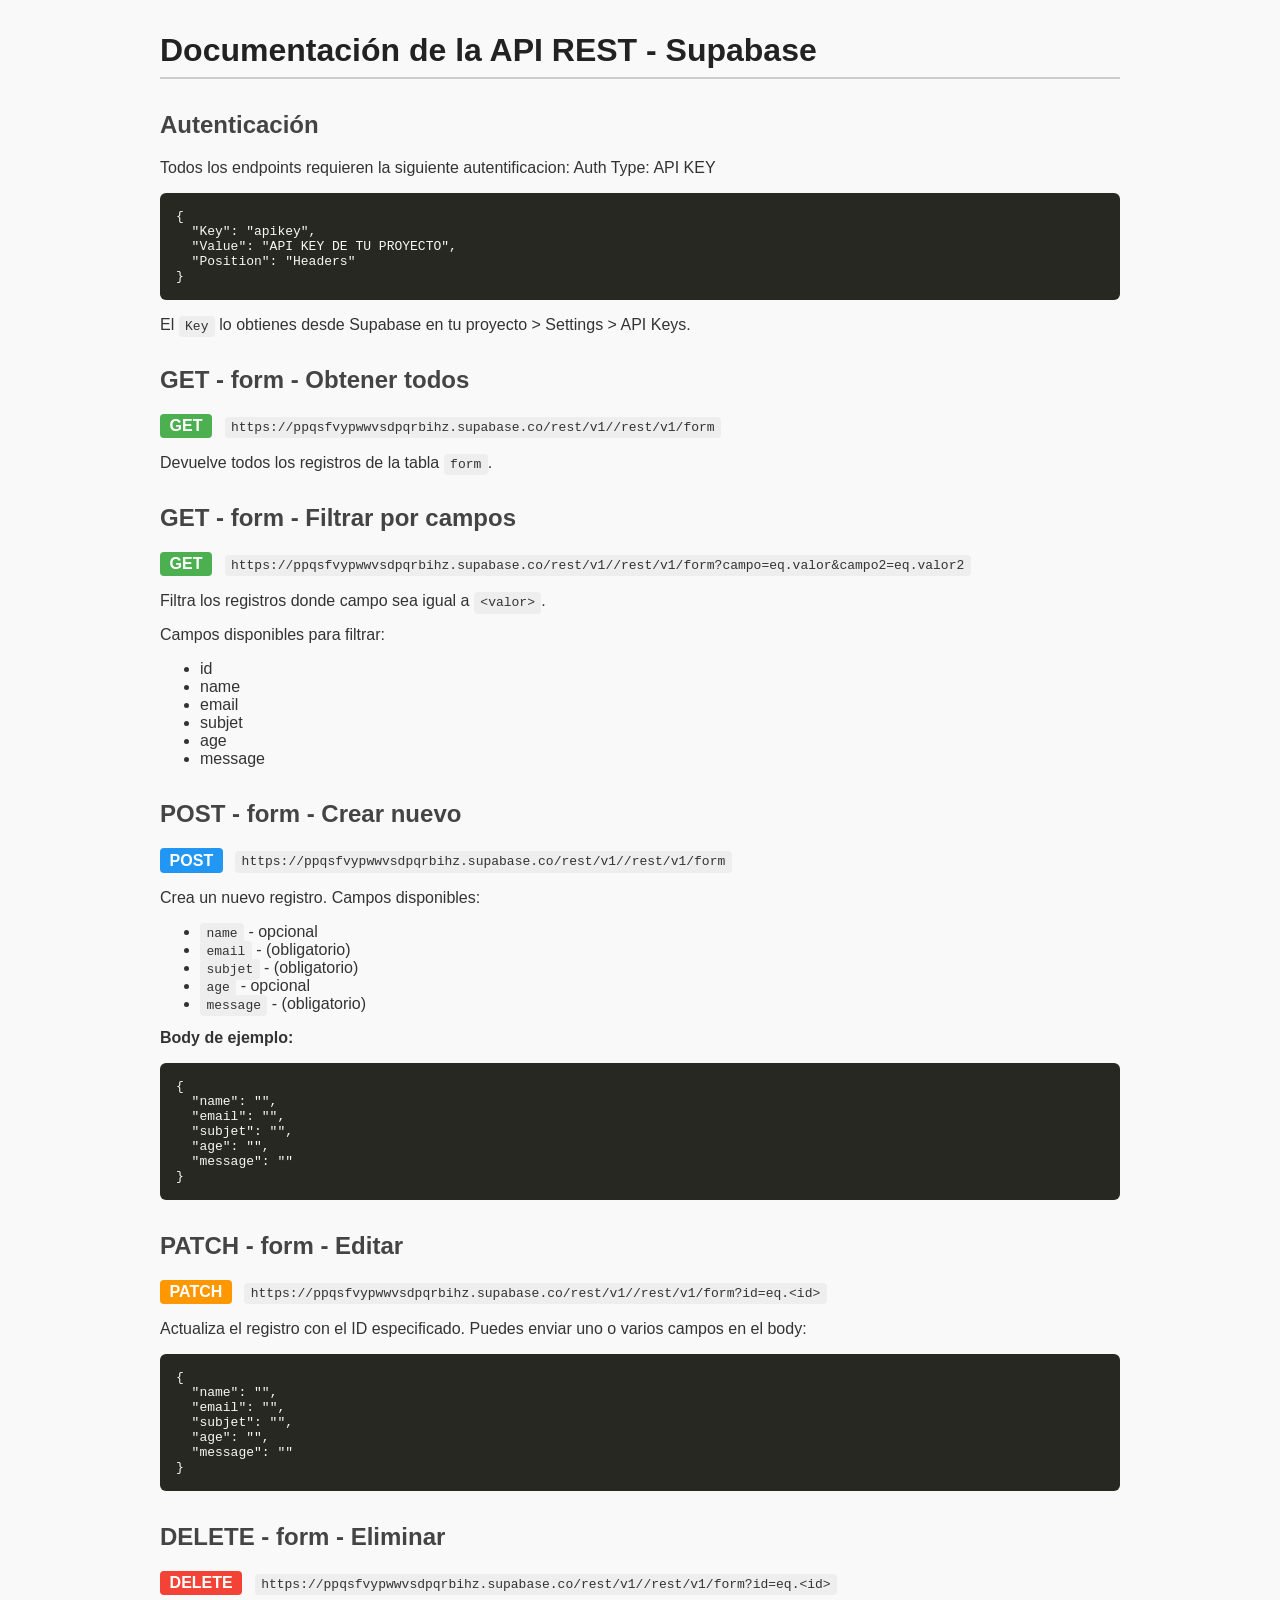
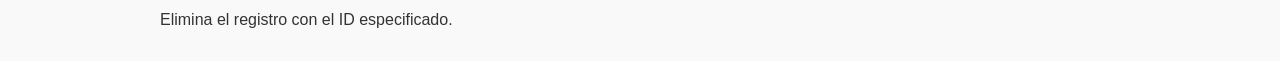
==== docAPI.html @ 9e837543 "add doc api add doc api" ====
<!DOCTYPE html>
<!-- saved from url=(0067)https://bootcamp-qa.github.io/ReportGenerator/documentacionapi.html -->
<html lang="es"><head><meta http-equiv="Content-Type" content="text/html; charset=UTF-8">
  
  <title>Documentación API Supabase</title>
  <style>
    body {
      font-family: 'Segoe UI', sans-serif;
      margin: 2rem auto;
      max-width: 960px;
      background: #f9f9f9;
      color: #333;
    }
    h1 { color: #222; border-bottom: 2px solid #ccc; padding-bottom: 0.5rem; }
    h2 { margin-top: 2rem; color: #444; }
    code { background: #eee; padding: 0.2rem 0.4rem; border-radius: 4px; }
    pre {
      background: #272822;
      color: #f8f8f2;
      padding: 1rem;
      border-radius: 6px;
      overflow-x: auto;
    }
    .method {
      display: inline-block;
      font-weight: bold;
      padding: 0.2rem 0.6rem;
      border-radius: 4px;
      margin-right: 0.5rem;
      color: white;
    }
    .GET { background: #4caf50; }
    .POST { background: #2196f3; }
    .PATCH { background: #ff9800; }
    .DELETE { background: #f44336; }

    label {
      display: block;
      margin-top: 1rem;
      font-weight: bold;
    }
    input[type=text] {
      width: 100%;
      padding: 0.5rem;
      font-size: 1rem;
      margin-top: 0.3rem;
      box-sizing: border-box;
    }
    button {
      margin-top: 1.5rem;
      padding: 0.6rem 1rem;
      font-size: 1rem;
      cursor: pointer;
    }
  </style>
</head>
<body>

<h1>Documentación de la API REST - Supabase</h1>

<form id="form" onsubmit="return false;" style="display: none;">
  <label for="tableName">Nombre de la tabla:</label>
  <input type="text" id="tableName" placeholder="clientes" required="">

  <label for="columns">Columnas (separadas por coma, * indica obligatorio):</label>
  <input type="text" id="columns" placeholder="nombre, telefono*, correo*" required="">

  <label for="baseUrl">Base URL:</label>
  <input type="text" id="baseUrl" placeholder="https://proyecto.supabase.co" required="">

  <button onclick="generate()">GENERAR DOCUMENTACION API</button>
</form>

<!-- Aquí pondremos la documentación generada -->
<div id="docs" style="margin-top:2rem;">
        <h2>Autenticación</h2>
    <p>Todos los endpoints requieren la siguiente autentificacion: Auth Type: API KEY</p>
    <pre>{
  "Key": "apikey",
  "Value": "API KEY DE TU PROYECTO",
  "Position": "Headers"
}</pre>
    <p>El <code>Key</code> lo obtienes desde Supabase en tu proyecto &gt; Settings &gt; API Keys.</p>
  
    <h2>GET - form - Obtener todos </h2>
    <p><span class="method GET">GET</span> <code>https://ppqsfvypwwvsdpqrbihz.supabase.co/rest/v1//rest/v1/form</code></p>
    <p>Devuelve todos los registros de la tabla <code>form</code>.</p>

    <h2>GET - form - Filtrar por campos</h2>
    <p><span class="method GET">GET</span> <code>https://ppqsfvypwwvsdpqrbihz.supabase.co/rest/v1//rest/v1/form?campo=eq.valor&amp;campo2=eq.valor2</code></p>
    <p>Filtra los registros donde campo sea igual a <code>&lt;valor&gt;</code>.</p>
    <p>Campos disponibles para filtrar:</p>
    <ul>
      <li>id</li><li>name</li><li>email</li><li>subjet</li><li>age</li><li>message</li>
    </ul>

    <h2>POST - form - Crear nuevo</h2>
    <p><span class="method POST">POST</span> <code>https://ppqsfvypwwvsdpqrbihz.supabase.co/rest/v1//rest/v1/form</code></p>
    <p>Crea un nuevo registro. Campos disponibles:</p>
    <ul>
      <li><code>name</code> - opcional</li><li><code>email</code> -  (obligatorio)</li><li><code>subjet</code> -  (obligatorio)</li><li><code>age</code> - opcional</li><li><code>message</code> -  (obligatorio)</li>
    </ul>
    <p><strong>Body de ejemplo:</strong></p>
    <pre>{
  "name": "",
  "email": "",
  "subjet": "",
  "age": "",
  "message": ""
}</pre>

    <h2>PATCH - form - Editar </h2>
    <p><span class="method PATCH">PATCH</span> <code>https://ppqsfvypwwvsdpqrbihz.supabase.co/rest/v1//rest/v1/form?id=eq.&lt;id&gt;</code></p>
    <p>Actualiza el registro con el ID especificado. Puedes enviar uno o varios campos en el body:</p>
    <pre>{
  "name": "<nuevo string="">",
  "email": "<nuevo string="">",
  "subjet": "<nuevo string="">",
  "age": "<nuevo string="">",
  "message": "<nuevo string="">"
}</nuevo></nuevo></nuevo></nuevo></nuevo></pre>

    <h2>DELETE - form - Eliminar </h2>
    <p><span class="method DELETE">DELETE</span> <code>https://ppqsfvypwwvsdpqrbihz.supabase.co/rest/v1//rest/v1/form?id=eq.&lt;id&gt;</code></p>
    <p>Elimina el registro con el ID especificado.</p>


  </div>

<script>
function generate() {
  let tableName = document.getElementById('tableName').value.trim() || 'clientes';
  const columnsRaw = document.getElementById('columns').value.trim();
  const baseUrlRaw = document.getElementById('baseUrl').value.trim() || 'https://<TU_PROYECTO>.supabase.co';

  // Procesar columnas
  const colsArr = columnsRaw.split(',').map(c => c.trim()).filter(c => c.length > 0);

  const columns = colsArr.map(col => {
    let required = false;
    let name = col;
    if (col.endsWith('*')) {
      required = true;
      name = col.slice(0, -1).trim();
    }
    return { name, type: "string", required };
  });

  const baseUrl = `${baseUrlRaw}/rest/v1/${tableName}`;

  function generatePostBody() {
    const obj = {};
    columns.forEach(col => {
      if (col.name !== "id") {
        obj[col.name] = "";
      }
    });
    return JSON.stringify(obj, null, 2);
  }

  function generatePatchBody() {
    const obj = {};
    columns.forEach(col => {
      if (col.name !== "id") {
        obj[col.name] = `<nuevo ${col.type}>`;
      }
    });
    return JSON.stringify(obj, null, 2);
  }

  // Construir el HTML para la documentación
  let html = `
        <h2>Autenticación</h2>
    <p>Todos los endpoints requieren la siguiente autentificacion: Auth Type: API KEY</p>
    <pre>{
  "Key": "apikey",
  "Value": "API KEY DE TU PROYECTO",
  "Position": "Headers"
}</pre>
    <p>El <code>Key</code> lo obtienes desde Supabase en tu proyecto &gt; Settings &gt; API Keys.</p>
  
    <h2>GET - ${tableName} - Obtener todos </h2>
    <p><span class="method GET">GET</span> <code>${baseUrl}</code></p>
    <p>Devuelve todos los registros de la tabla <code>${tableName}</code>.</p>

    <h2>GET - ${tableName} - Filtrar por campos</h2>
    <p><span class="method GET">GET</span> <code>${baseUrl}?campo=eq.valor&campo2=eq.valor2</code></p>
    <p>Filtra los registros donde campo sea igual a <code>&lt;valor&gt;</code>.</p>
    <p>Campos disponibles para filtrar:</p>
    <ul>
      ${columns.map(col => `<li>${col.name}</li>`).join('')}
    </ul>

    <h2>POST - ${tableName} - Crear nuevo</h2>
    <p><span class="method POST">POST</span> <code>${baseUrl}</code></p>
    <p>Crea un nuevo registro. Campos disponibles:</p>
    <ul>
      ${columns.filter(c => c.name !== 'id').map(col => `<li><code>${col.name}</code> - ${col.required ? " (obligatorio)" : "opcional"}</li>`).join('')}
    </ul>
    <p><strong>Body de ejemplo:</strong></p>
    <pre>${generatePostBody()}</pre>

    <h2>PATCH - ${tableName} - Editar </h2>
    <p><span class="method PATCH">PATCH</span> <code>${baseUrl}?id=eq.&lt;id&gt;</code></p>
    <p>Actualiza el registro con el ID especificado. Puedes enviar uno o varios campos en el body:</p>
    <pre>${generatePatchBody()}</pre>

    <h2>DELETE - ${tableName} - Eliminar </h2>
    <p><span class="method DELETE">DELETE</span> <code>${baseUrl}?id=eq.&lt;id&gt;</code></p>
    <p>Elimina el registro con el ID especificado.</p>


  `;

  document.getElementById('docs').innerHTML = html;
   document.getElementById('form').style.display = 'none';
  
}


</script>




</body></html>
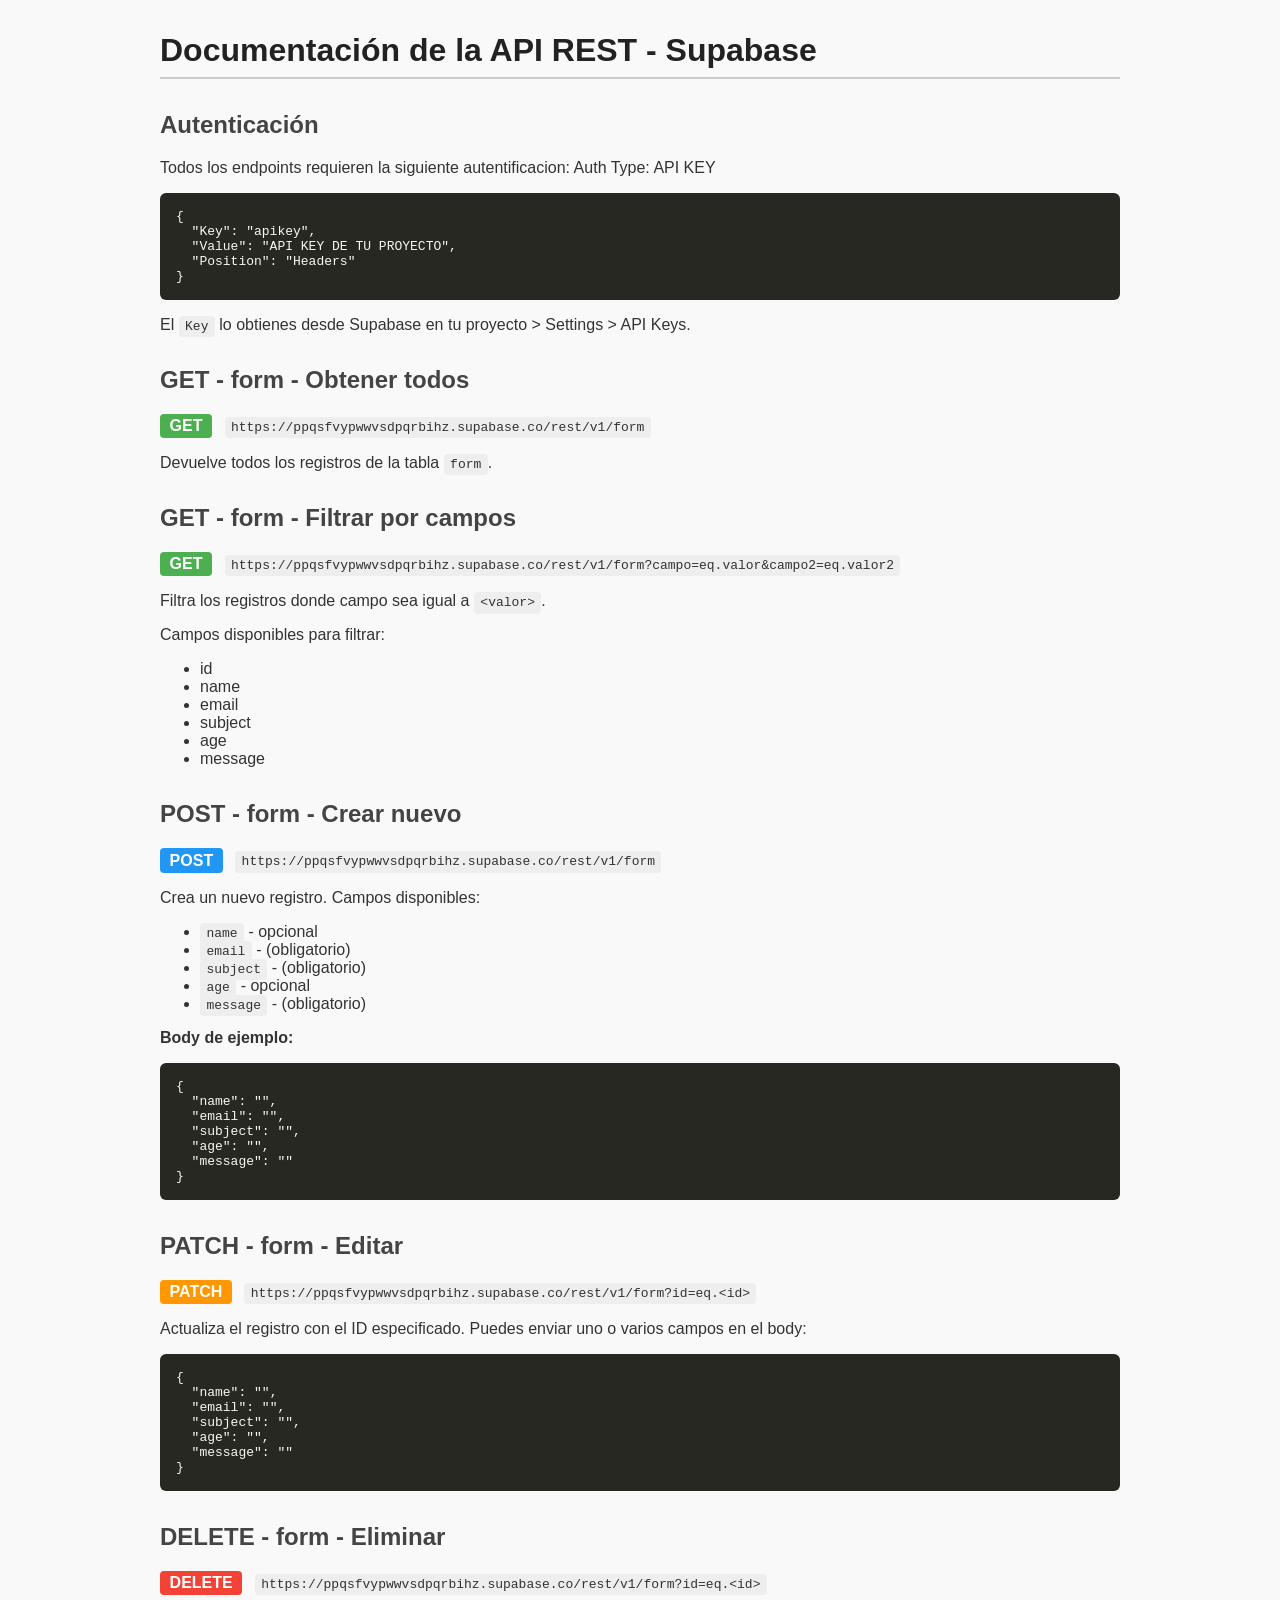
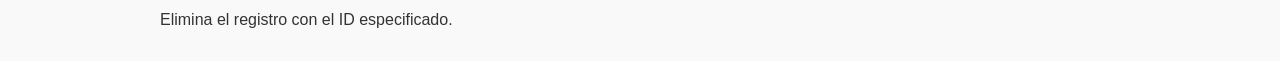
==== commit a6480650: "update apidoc" ====
--- a/docAPI.html
+++ b/docAPI.html
@@ -83,45 +83,45 @@
     <p>El <code>Key</code> lo obtienes desde Supabase en tu proyecto &gt; Settings &gt; API Keys.</p>
   
     <h2>GET - form - Obtener todos </h2>
-    <p><span class="method GET">GET</span> <code>https://ppqsfvypwwvsdpqrbihz.supabase.co/rest/v1//rest/v1/form</code></p>
+    <p><span class="method GET">GET</span> <code>https://ppqsfvypwwvsdpqrbihz.supabase.co/rest/v1/form</code></p>
     <p>Devuelve todos los registros de la tabla <code>form</code>.</p>
 
     <h2>GET - form - Filtrar por campos</h2>
-    <p><span class="method GET">GET</span> <code>https://ppqsfvypwwvsdpqrbihz.supabase.co/rest/v1//rest/v1/form?campo=eq.valor&amp;campo2=eq.valor2</code></p>
+    <p><span class="method GET">GET</span> <code>https://ppqsfvypwwvsdpqrbihz.supabase.co/rest/v1/form?campo=eq.valor&amp;campo2=eq.valor2</code></p>
     <p>Filtra los registros donde campo sea igual a <code>&lt;valor&gt;</code>.</p>
     <p>Campos disponibles para filtrar:</p>
     <ul>
-      <li>id</li><li>name</li><li>email</li><li>subjet</li><li>age</li><li>message</li>
+      <li>id</li><li>name</li><li>email</li><li>subject</li><li>age</li><li>message</li>
     </ul>
 
     <h2>POST - form - Crear nuevo</h2>
-    <p><span class="method POST">POST</span> <code>https://ppqsfvypwwvsdpqrbihz.supabase.co/rest/v1//rest/v1/form</code></p>
+    <p><span class="method POST">POST</span> <code>https://ppqsfvypwwvsdpqrbihz.supabase.co/rest/v1/form</code></p>
     <p>Crea un nuevo registro. Campos disponibles:</p>
     <ul>
-      <li><code>name</code> - opcional</li><li><code>email</code> -  (obligatorio)</li><li><code>subjet</code> -  (obligatorio)</li><li><code>age</code> - opcional</li><li><code>message</code> -  (obligatorio)</li>
+      <li><code>name</code> - opcional</li><li><code>email</code> -  (obligatorio)</li><li><code>subject</code> -  (obligatorio)</li><li><code>age</code> - opcional</li><li><code>message</code> -  (obligatorio)</li>
     </ul>
     <p><strong>Body de ejemplo:</strong></p>
     <pre>{
   "name": "",
   "email": "",
-  "subjet": "",
+  "subject": "",
   "age": "",
   "message": ""
 }</pre>
 
     <h2>PATCH - form - Editar </h2>
-    <p><span class="method PATCH">PATCH</span> <code>https://ppqsfvypwwvsdpqrbihz.supabase.co/rest/v1//rest/v1/form?id=eq.&lt;id&gt;</code></p>
+    <p><span class="method PATCH">PATCH</span> <code>https://ppqsfvypwwvsdpqrbihz.supabase.co/rest/v1/form?id=eq.&lt;id&gt;</code></p>
     <p>Actualiza el registro con el ID especificado. Puedes enviar uno o varios campos en el body:</p>
     <pre>{
   "name": "<nuevo string="">",
   "email": "<nuevo string="">",
-  "subjet": "<nuevo string="">",
+  "subject": "<nuevo string="">",
   "age": "<nuevo string="">",
   "message": "<nuevo string="">"
 }</nuevo></nuevo></nuevo></nuevo></nuevo></pre>
 
     <h2>DELETE - form - Eliminar </h2>
-    <p><span class="method DELETE">DELETE</span> <code>https://ppqsfvypwwvsdpqrbihz.supabase.co/rest/v1//rest/v1/form?id=eq.&lt;id&gt;</code></p>
+    <p><span class="method DELETE">DELETE</span> <code>https://ppqsfvypwwvsdpqrbihz.supabase.co/rest/v1/form?id=eq.&lt;id&gt;</code></p>
     <p>Elimina el registro con el ID especificado.</p>
 
 
